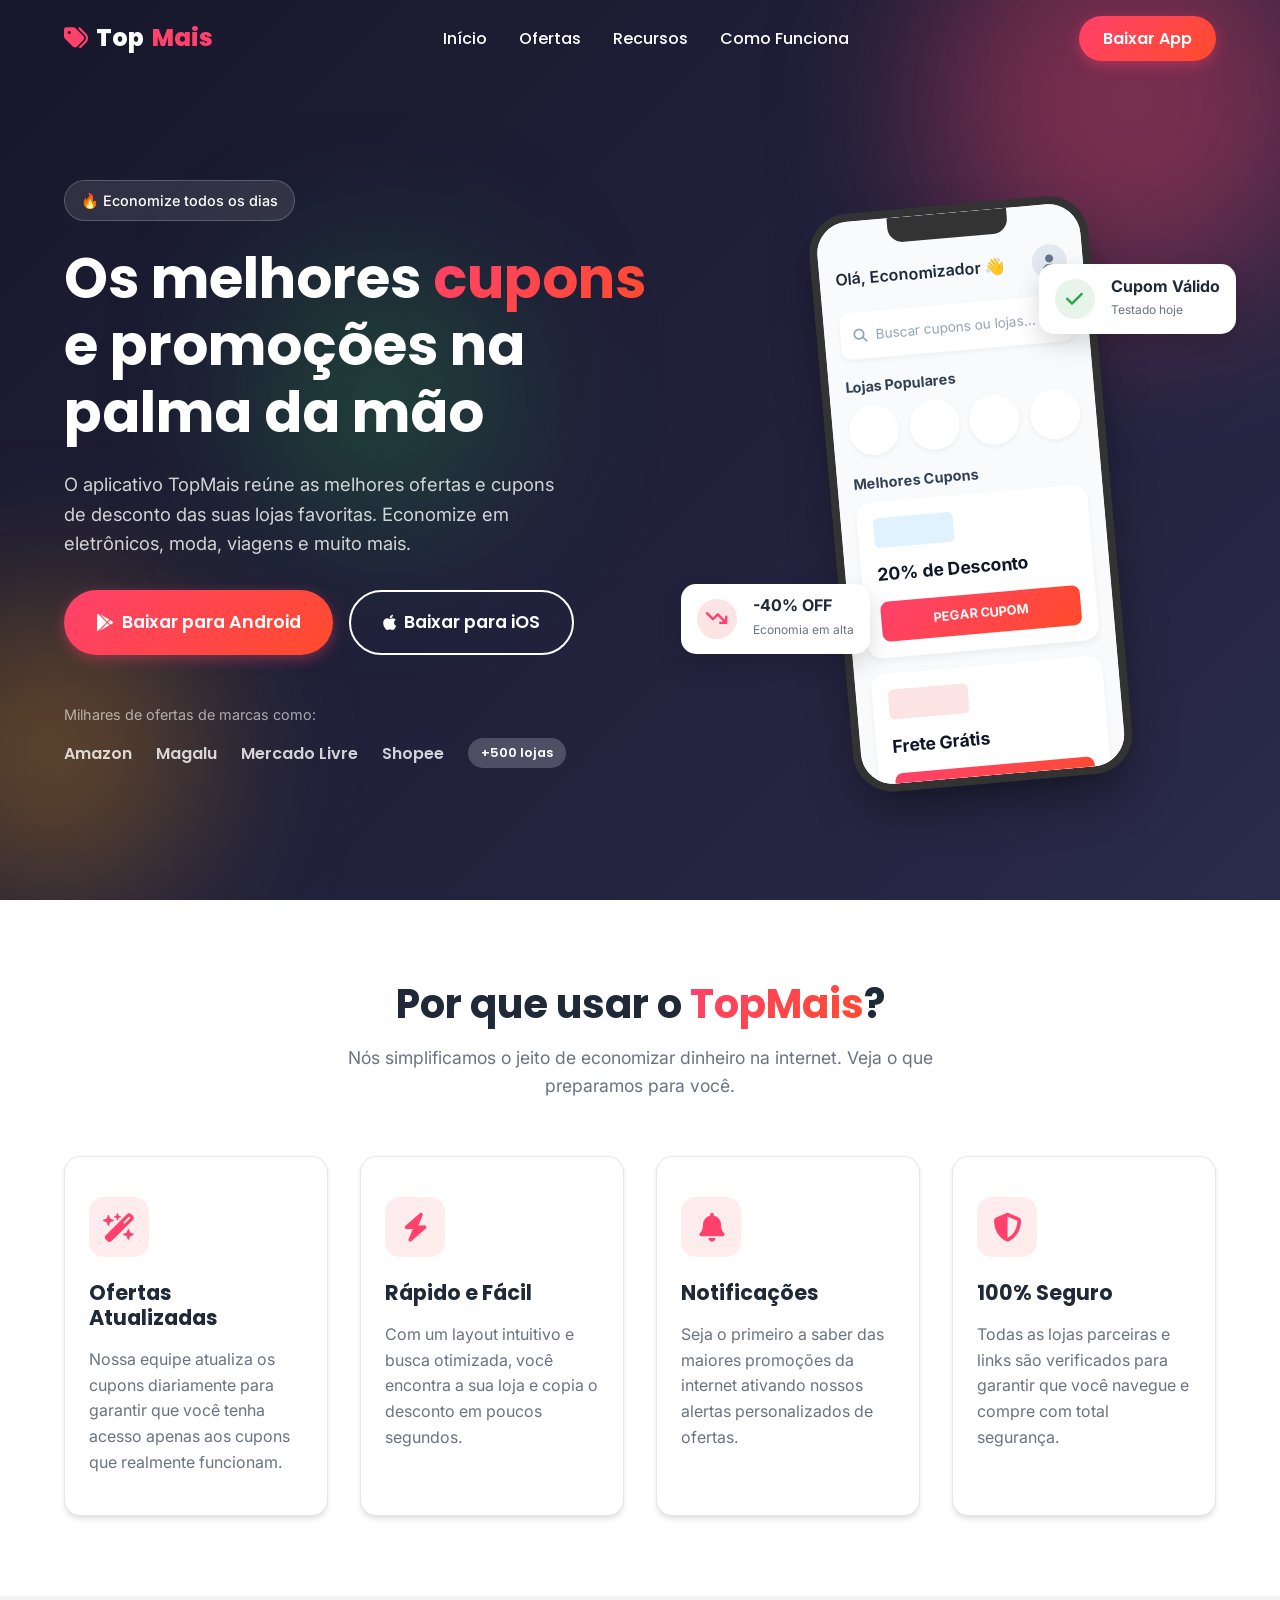
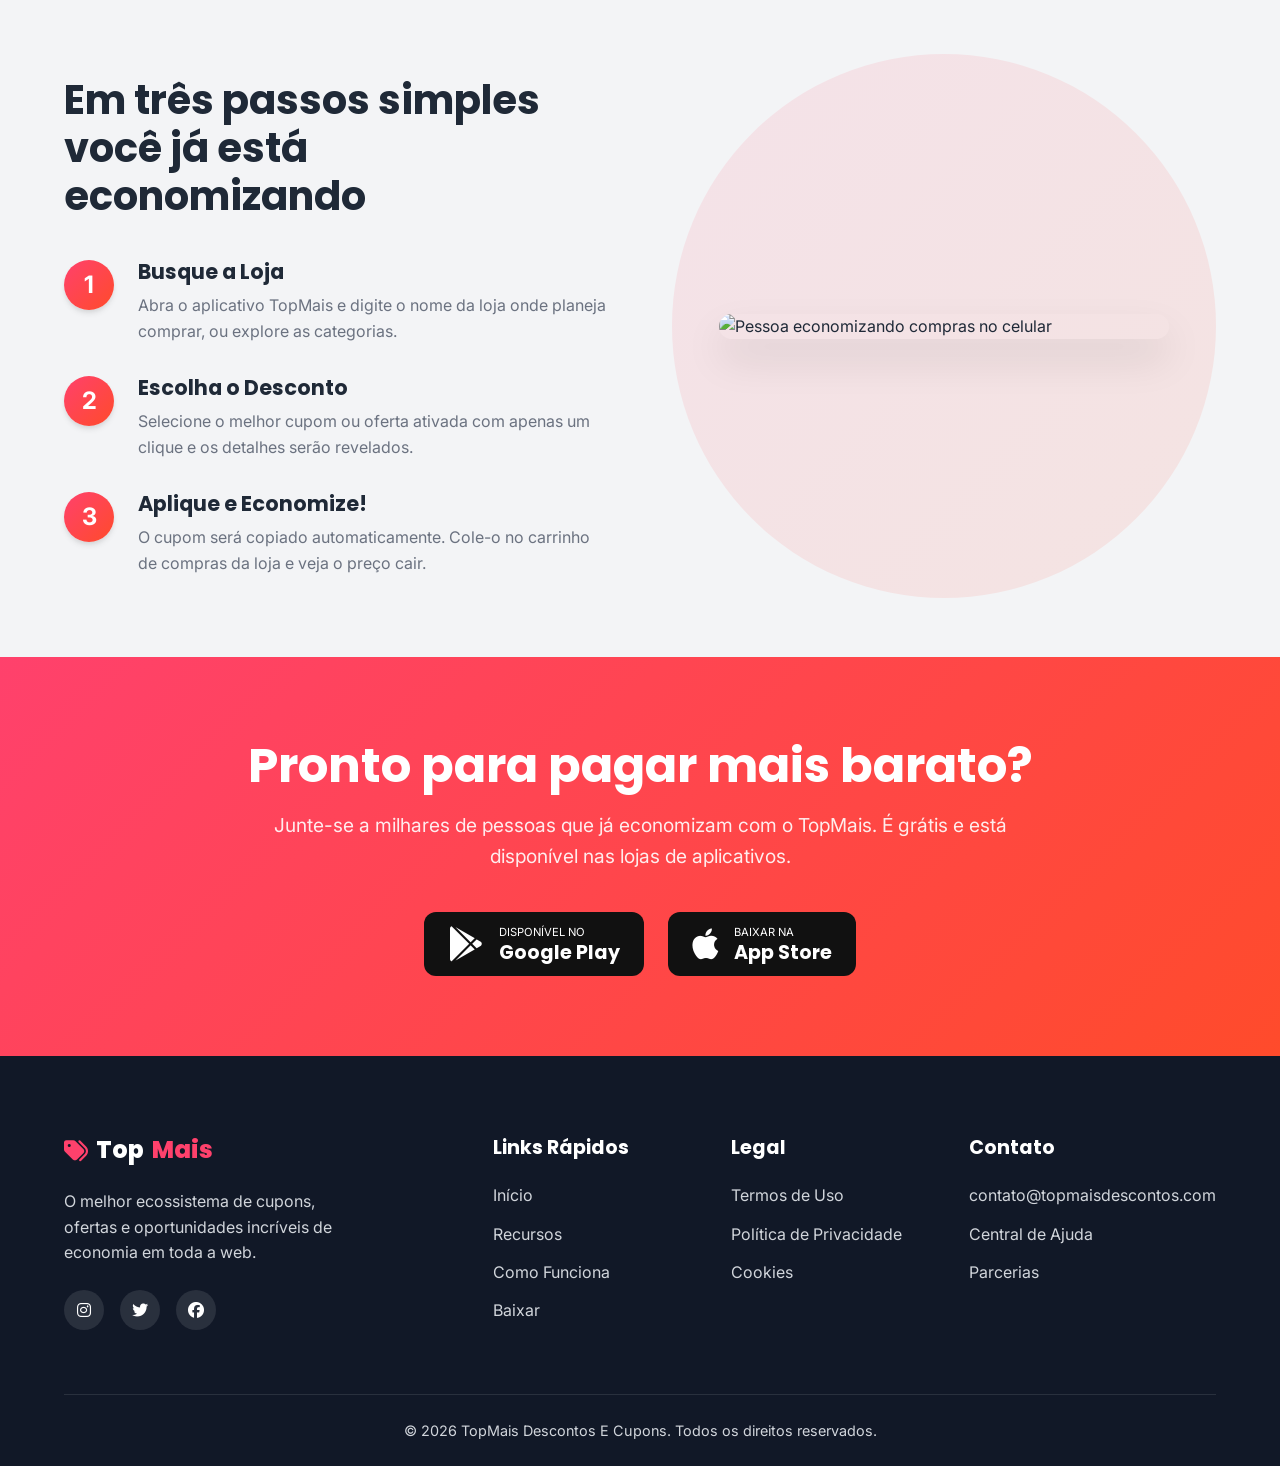
==== index.html @ 38470d87 "Add files via upload" ====
<!DOCTYPE html>
<html lang="pt-BR">

<head>
    <meta charset="UTF-8">
    <meta name="viewport" content="width=device-width, initial-scale=1.0">
    <title>TopMais - Descontos e Cupons</title>
    <meta name="description"
        content="Encontre os melhores descontos, cupons e ofertas das maiores lojas online no aplicativo TopMais.">
    <!-- Google Fonts -->
    <link rel="preconnect" href="https://fonts.googleapis.com">
    <link rel="preconnect" href="https://fonts.gstatic.com" crossorigin>
    <link
        href="https://fonts.googleapis.com/css2?family=Inter:wght@300;400;500;600;700&family=Poppins:wght@500;600;700;800&display=swap"
        rel="stylesheet">
    <!-- Font Awesome -->
    <link rel="stylesheet" href="https://cdnjs.cloudflare.com/ajax/libs/font-awesome/6.4.0/css/all.min.css">
    <!-- Custom CSS -->
    <link rel="stylesheet" href="css/style.css">
</head>

<body>
    <!-- Navbar -->
    <nav class="navbar" id="navbar">
        <div class="container nav-content">
            <a href="#" class="logo">
                <i class="fa-solid fa-tags"></i> Top<span>Mais</span>
            </a>
            <ul class="nav-links">
                <li><a href="#home">Início</a></li>
                <li><a href="ofertas.html">Ofertas</a></li>
                <li><a href="#features">Recursos</a></li>
                <li><a href="#how-it-works">Como Funciona</a></li>
            </ul>
            <a href="#download" class="btn btn-primary d-none-mobile">Baixar App</a>

            <button class="mobile-menu-btn" id="mobile-menu-btn">
                <i class="fa-solid fa-bars"></i>
            </button>
        </div>
    </nav>

    <!-- Mobile Menu -->
    <div class="mobile-menu" id="mobile-menu">
        <div class="mobile-menu-header">
            <a href="#" class="logo"><i class="fa-solid fa-tags"></i> Top<span>Mais</span></a>
            <button class="close-menu" id="close-menu"><i class="fa-solid fa-xmark"></i></button>
        </div>
        <ul class="mobile-nav-links">
            <li><a href="#home">Início</a></li>
            <li><a href="ofertas.html">Ofertas</a></li>
            <li><a href="#features">Recursos</a></li>
            <li><a href="#how-it-works">Como Funciona</a></li>
            <li><a href="#download" class="btn btn-primary">Baixar Aplicativo</a></li>
        </ul>
    </div>

    <!-- Hero Section -->
    <header id="home" class="hero">
        <div class="hero-bg-shapes">
            <div class="shape shape-1"></div>
            <div class="shape shape-2"></div>
            <div class="shape shape-3"></div>
        </div>
        <div class="container hero-content">
            <div class="hero-text">
                <div class="badge">🔥 Economize todos os dias</div>
                <h1>Os melhores <span>cupons</span> e promoções na palma da mão</h1>
                <p>O aplicativo TopMais reúne as melhores ofertas e cupons de desconto das suas lojas favoritas.
                    Economize em eletrônicos, moda, viagens e muito mais.</p>
                <div class="hero-buttons">
                    <a href="#download" class="btn btn-primary btn-large">
                        <i class="fa-brands fa-google-play"></i> Baixar para Android
                    </a>
                    <a href="#download" class="btn btn-outline btn-large">
                        <i class="fa-brands fa-apple"></i> Baixar para iOS
                    </a>
                </div>
                <div class="trusted-by">
                    <p>Milhares de ofertas de marcas como:</p>
                    <div class="brands-row">
                        <span>Amazon</span>
                        <span>Magalu</span>
                        <span>Mercado Livre</span>
                        <span>Shopee</span>
                        <span class="and-more">+500 lojas</span>
                    </div>
                </div>
            </div>
            <div class="hero-image">
                <!-- Simulando a interface do app num mockup simples feito com css -->
                <div class="phone-mockup">
                    <div class="phone-notch"></div>
                    <div class="phone-screen">
                        <div class="app-header">
                            <div>Olá, Economizador 👋</div>
                            <div class="app-avatar"><i class="fa-solid fa-user"></i></div>
                        </div>
                        <div class="app-search">
                            <i class="fa-solid fa-search"></i>
                            <span>Buscar cupons ou lojas...</span>
                        </div>
                        <div class="app-section-title">Lojas Populares</div>
                        <div class="app-brands">
                            <div class="app-brand-circle"></div>
                            <div class="app-brand-circle"></div>
                            <div class="app-brand-circle"></div>
                            <div class="app-brand-circle"></div>
                        </div>
                        <div class="app-section-title">Melhores Cupons</div>
                        <div class="app-coupon-card">
                            <div class="app-coupon-shop"></div>
                            <div class="app-coupon-title">20% de Desconto</div>
                            <div class="app-coupon-btn">PEGAR CUPOM</div>
                        </div>
                        <div class="app-coupon-card">
                            <div class="app-coupon-shop" style="background:#fce4e4;"></div>
                            <div class="app-coupon-title">Frete Grátis</div>
                            <div class="app-coupon-btn">ATIVAR OFERTA</div>
                        </div>
                    </div>
                </div>

                <div class="floating-badge badge-1">
                    <div class="badge-icon"><i class="fa-solid fa-check"></i></div>
                    <div class="badge-text">
                        <strong>Cupom Válido</strong>
                        <span>Testado hoje</span>
                    </div>
                </div>

                <div class="floating-badge badge-2">
                    <div class="badge-icon"><i class="fa-solid fa-arrow-trend-down"></i></div>
                    <div class="badge-text">
                        <strong>-40% OFF</strong>
                        <span>Economia em alta</span>
                    </div>
                </div>
            </div>
        </div>
    </header>

    <!-- Features Section -->
    <section id="features" class="features section">
        <div class="container">
            <div class="section-title">
                <h2>Por que usar o <span>TopMais</span>?</h2>
                <p>Nós simplificamos o jeito de economizar dinheiro na internet. Veja o que preparamos para você.</p>
            </div>

            <div class="features-grid">
                <div class="feature-card">
                    <div class="feature-icon"><i class="fa-solid fa-wand-magic-sparkles"></i></div>
                    <h3>Ofertas Atualizadas</h3>
                    <p>Nossa equipe atualiza os cupons diariamente para garantir que você tenha acesso apenas aos cupons
                        que realmente funcionam.</p>
                </div>
                <div class="feature-card">
                    <div class="feature-icon"><i class="fa-solid fa-bolt"></i></div>
                    <h3>Rápido e Fácil</h3>
                    <p>Com um layout intuitivo e busca otimizada, você encontra a sua loja e copia o desconto em poucos
                        segundos.</p>
                </div>
                <div class="feature-card">
                    <div class="feature-icon"><i class="fa-solid fa-bell"></i></div>
                    <h3>Notificações</h3>
                    <p>Seja o primeiro a saber das maiores promoções da internet ativando nossos alertas personalizados
                        de ofertas.</p>
                </div>
                <div class="feature-card">
                    <div class="feature-icon"><i class="fa-solid fa-shield-halved"></i></div>
                    <h3>100% Seguro</h3>
                    <p>Todas as lojas parceiras e links são verificados para garantir que você navegue e compre com
                        total segurança.</p>
                </div>
            </div>
        </div>
    </section>

    <!-- How It Works -->
    <section id="how-it-works" class="how-it-works section bg-light">
        <div class="container">
            <div class="how-it-works-content">
                <div class="how-it-works-text">
                    <h2>Em três passos simples você já está economizando</h2>

                    <div class="steps">
                        <div class="step">
                            <div class="step-number">1</div>
                            <div class="step-info">
                                <h3>Busque a Loja</h3>
                                <p>Abra o aplicativo TopMais e digite o nome da loja onde planeja comprar, ou explore as
                                    categorias.</p>
                            </div>
                        </div>
                        <div class="step">
                            <div class="step-number">2</div>
                            <div class="step-info">
                                <h3>Escolha o Desconto</h3>
                                <p>Selecione o melhor cupom ou oferta ativada com apenas um clique e os detalhes serão
                                    revelados.</p>
                            </div>
                        </div>
                        <div class="step">
                            <div class="step-number">3</div>
                            <div class="step-info">
                                <h3>Aplique e Economize!</h3>
                                <p>O cupom será copiado automaticamente. Cole-o no carrinho de compras da loja e veja o
                                    preço cair.</p>
                            </div>
                        </div>
                    </div>
                </div>
                <div class="how-it-works-image">
                    <div class="circle-bg"></div>
                    <img src="https://images.unsplash.com/photo-1556742049-0cfed4f6a45d?auto=format&fit=crop&w=600&q=80"
                        alt="Pessoa economizando compras no celular"
                        style="border-radius: 20px; box-shadow: 0 20px 40px rgba(0,0,0,0.1); position: relative; z-index: 2; width: 100%; max-width: 450px;">
                </div>
            </div>
        </div>
    </section>

    <!-- Download CTA -->
    <section id="download" class="download section">
        <div class="container download-container">
            <div class="download-content">
                <h2>Pronto para pagar mais barato?</h2>
                <p>Junte-se a milhares de pessoas que já economizam com o TopMais. É grátis e está disponível nas lojas
                    de aplicativos.</p>
                <div class="download-buttons">
                    <a href="#" class="store-btn">
                        <i class="fa-brands fa-google-play"></i>
                        <div class="store-info">
                            <span>Disponível no</span>
                            <strong>Google Play</strong>
                        </div>
                    </a>
                    <a href="#" class="store-btn">
                        <i class="fa-brands fa-apple"></i>
                        <div class="store-info">
                            <span>Baixar na</span>
                            <strong>App Store</strong>
                        </div>
                    </a>
                </div>
            </div>
        </div>
    </section>

    <!-- Footer -->
    <footer class="footer">
        <div class="container">
            <div class="footer-grid">
                <div class="footer-col brand-col">
                    <a href="#" class="logo footer-logo">
                        <i class="fa-solid fa-tags"></i> Top<span>Mais</span>
                    </a>
                    <p>O melhor ecossistema de cupons, ofertas e oportunidades incríveis de economia em toda a web.</p>
                    <div class="social-links">
                        <a href="#"><i class="fa-brands fa-instagram"></i></a>
                        <a href="#"><i class="fa-brands fa-twitter"></i></a>
                        <a href="#"><i class="fa-brands fa-facebook"></i></a>
                    </div>
                </div>
                <div class="footer-col">
                    <h4>Links Rápidos</h4>
                    <ul>
                        <li><a href="#home">Início</a></li>
                        <li><a href="#features">Recursos</a></li>
                        <li><a href="#how-it-works">Como Funciona</a></li>
                        <li><a href="#download">Baixar</a></li>
                    </ul>
                </div>
                <div class="footer-col">
                    <h4>Legal</h4>
                    <ul>
                        <li><a href="termos.html">Termos de Uso</a></li>
                        <li><a href="privacidade.html">Política de Privacidade</a></li>
                        <li><a href="privacidade.html">Cookies</a></li>
                    </ul>
                </div>
                <div class="footer-col">
                    <h4>Contato</h4>
                    <ul>
                        <li><a href="mailto:contato@topmaisdescontos.com">contato@topmaisdescontos.com</a></li>
                        <li><a href="#">Central de Ajuda</a></li>
                        <li><a href="#">Parcerias</a></li>
                    </ul>
                </div>
            </div>
            <div class="footer-bottom">
                <p>&copy; 2026 TopMais Descontos E Cupons. Todos os direitos reservados.</p>
            </div>
        </div>
    </footer>

    <!-- Custom JS -->
    <script src="js/main.js"></script>
</body>

</html>
---- css/style.css ----
/* ----------------------------------------------------
   Variables and Reset
---------------------------------------------------- */
:root {
  /* Brand Colors */
  --primary: #FF416C;
  --primary-dark: #cc2b4f;
  --secondary: #FF4B2B;
  --accent: #FCA311;
  --success: #28A745;
  --gradient: linear-gradient(135deg, var(--primary) 0%, var(--secondary) 100%);

  /* Text and Backgrounds */
  --text-dark: #1F2937;
  --text-muted: #6B7280;
  --text-light: #F9FAFB;
  --bg-primary: #FFFFFF;
  --bg-secondary: #F3F4F6;
  --bg-tertiary: #E5E7EB;

  /* Fonts */
  --font-body: 'Inter', sans-serif;
  --font-heading: 'Poppins', sans-serif;

  /* Effects */
  --shadow-sm: 0 4px 6px -1px rgba(0, 0, 0, 0.1), 0 2px 4px -1px rgba(0, 0, 0, 0.06);
  --shadow-md: 0 10px 15px -3px rgba(0, 0, 0, 0.1), 0 4px 6px -2px rgba(0, 0, 0, 0.05);
  --shadow-lg: 0 20px 25px -5px rgba(0, 0, 0, 0.1), 0 10px 10px -5px rgba(0, 0, 0, 0.04);
  --border-radius-sm: 0.375rem;
  --border-radius-md: 0.5rem;
  --border-radius-lg: 1rem;
  --border-radius-xl: 1.5rem;
  --transition: all 0.3s ease;
}

* {
  margin: 0;
  padding: 0;
  box-sizing: border-box;
}

html {
  scroll-behavior: smooth;
}

body {
  font-family: var(--font-body);
  color: var(--text-dark);
  line-height: 1.6;
  overflow-x: hidden;
  background-color: var(--bg-primary);
}

a {
  text-decoration: none;
  color: inherit;
  transition: var(--transition);
}

ul {
  list-style: none;
}

img {
  max-width: 100%;
  height: auto;
  display: block;
}

/* ----------------------------------------------------
   Typography & Utilities
---------------------------------------------------- */
h1,
h2,
h3,
h4,
.logo {
  font-family: var(--font-heading);
  font-weight: 700;
  line-height: 1.2;
}

.container {
  width: 100%;
  max-width: 1200px;
  margin: 0 auto;
  padding: 0 1.5rem;
}

.section {
  padding: 5rem 0;
}

.section-title {
  text-align: center;
  margin-bottom: 3.5rem;
}

.section-title h2 {
  font-size: 2.5rem;
  margin-bottom: 1rem;
  color: var(--text-dark);
}

.section-title h2 span {
  color: var(--primary);
  background: var(--gradient);
  -webkit-background-clip: text;
  background-clip: text;
  -webkit-text-fill-color: transparent;
}

.section-title p {
  color: var(--text-muted);
  max-width: 600px;
  margin: 0 auto;
  font-size: 1.1rem;
}

.bg-light {
  background-color: var(--bg-secondary);
}

/* ----------------------------------------------------
   Buttons
---------------------------------------------------- */
.btn {
  display: inline-flex;
  align-items: center;
  justify-content: center;
  gap: 0.5rem;
  padding: 0.6rem 1.5rem;
  font-family: var(--font-heading);
  font-weight: 600;
  border-radius: 50px;
  cursor: pointer;
  border: none;
  transition: var(--transition);
  text-align: center;
}

.btn-primary {
  background: var(--gradient);
  color: white;
  box-shadow: 0 4px 14px rgba(255, 65, 108, 0.4);
}

.btn-primary:hover {
  transform: translateY(-2px);
  box-shadow: 0 6px 20px rgba(255, 65, 108, 0.6);
}

.btn-outline {
  border: 2px solid white;
  background: transparent;
  color: white;
}

.btn-outline:hover {
  background: white;
  color: var(--text-dark);
}

.btn-large {
  padding: 1rem 2rem;
  font-size: 1.1rem;
}

/* ----------------------------------------------------
   Navbar
---------------------------------------------------- */
.navbar {
  position: fixed;
  top: 0;
  left: 0;
  width: 100%;
  padding: 1rem 0;
  z-index: 100;
  transition: var(--transition);
  background: transparent;
}

.navbar.scrolled {
  background: rgba(255, 255, 255, 0.95);
  backdrop-filter: blur(10px);
  box-shadow: var(--shadow-sm);
  padding: 0.8rem 0;
}

.nav-content {
  display: flex;
  justify-content: space-between;
  align-items: center;
}

.logo {
  font-size: 1.5rem;
  font-weight: 800;
  display: flex;
  align-items: center;
  gap: 0.5rem;
  color: var(--text-dark);
}

.logo i {
  color: var(--primary);
}

.logo span {
  color: var(--primary);
}

.navbar:not(.scrolled) .logo {
  color: white;
}

.nav-links {
  display: flex;
  gap: 2rem;
}

.nav-links li a {
  font-weight: 500;
  color: white;
  font-family: var(--font-heading);
}

.navbar.scrolled .nav-links li a {
  color: var(--text-dark);
}

.nav-links li a:hover {
  color: var(--primary);
}

.mobile-menu-btn {
  display: none;
  font-size: 1.5rem;
  background: none;
  border: none;
  cursor: pointer;
  color: white;
}

.navbar.scrolled .mobile-menu-btn {
  color: var(--text-dark);
}

.d-none-mobile {
  display: flex;
}

/* Mobile Menu */
.mobile-menu {
  position: fixed;
  top: 0;
  right: -100%;
  width: 300px;
  height: 100vh;
  background-color: white;
  box-shadow: -5px 0 15px rgba(0, 0, 0, 0.1);
  padding: 2rem;
  z-index: 1000;
  transition: var(--transition);
  display: flex;
  flex-direction: column;
}

.mobile-menu.active {
  right: 0;
}

.mobile-menu-header {
  display: flex;
  justify-content: space-between;
  align-items: center;
  margin-bottom: 3rem;
}

.mobile-menu .logo {
  color: var(--text-dark);
}

.close-menu {
  font-size: 1.5rem;
  background: none;
  border: none;
  cursor: pointer;
  color: var(--text-dark);
}

.mobile-nav-links {
  display: flex;
  flex-direction: column;
  gap: 1.5rem;
}

.mobile-nav-links li a {
  font-family: var(--font-heading);
  font-size: 1.2rem;
  font-weight: 500;
  color: var(--text-dark);
}

.mobile-nav-links li .btn {
  margin-top: 1rem;
  width: 100%;
}

/* ----------------------------------------------------
   Hero
---------------------------------------------------- */
.hero {
  position: relative;
  min-height: 100vh;
  padding: 8rem 0 5rem;
  background: linear-gradient(135deg, #17172B 0%, #2A2A4A 100%);
  color: white;
  overflow: hidden;
  display: flex;
  align-items: center;
}

.hero-bg-shapes {
  position: absolute;
  top: 0;
  left: 0;
  width: 100%;
  height: 100%;
  overflow: hidden;
  z-index: 1;
}

.shape {
  position: absolute;
  border-radius: 50%;
  filter: blur(80px);
}

.shape-1 {
  width: 400px;
  height: 400px;
  background: rgba(255, 65, 108, 0.4);
  top: -100px;
  right: -50px;
}

.shape-2 {
  width: 300px;
  height: 300px;
  background: rgba(252, 163, 17, 0.3);
  bottom: 0;
  left: -100px;
}

.shape-3 {
  width: 250px;
  height: 250px;
  background: rgba(40, 167, 69, 0.3);
  top: 30%;
  left: 20%;
}

.hero-content {
  position: relative;
  z-index: 2;
  display: grid;
  grid-template-columns: 1.2fr 1fr;
  gap: 4rem;
  align-items: center;
}

.badge {
  display: inline-block;
  background: rgba(255, 255, 255, 0.1);
  padding: 0.5rem 1rem;
  border-radius: 50px;
  font-size: 0.9rem;
  font-weight: 500;
  margin-bottom: 1.5rem;
  border: 1px solid rgba(255, 255, 255, 0.2);
}

.hero-text h1 {
  font-size: 3.5rem;
  margin-bottom: 1.5rem;
}

.hero-text h1 span {
  background: var(--gradient);
  -webkit-background-clip: text;
  background-clip: text;
  -webkit-text-fill-color: transparent;
  display: inline-block;
}

.hero-text p {
  font-size: 1.15rem;
  color: rgba(255, 255, 255, 0.8);
  margin-bottom: 2rem;
  max-width: 500px;
}

.hero-buttons {
  display: flex;
  gap: 1rem;
  margin-bottom: 3rem;
}

.trusted-by p {
  font-size: 0.9rem;
  color: rgba(255, 255, 255, 0.6);
  margin-bottom: 0.8rem;
}

.brands-row {
  display: flex;
  flex-wrap: wrap;
  gap: 1.5rem;
  align-items: center;
}

.brands-row span {
  font-weight: 600;
  opacity: 0.8;
  font-family: var(--font-heading);
}

.brands-row .and-more {
  background: rgba(255, 255, 255, 0.2);
  padding: 0.3rem 0.8rem;
  border-radius: 20px;
  font-size: 0.8rem;
  opacity: 1;
}

/* Phone Mockup css */
.hero-image {
  position: relative;
  height: 600px;
  display: flex;
  justify-content: center;
  align-items: center;
}

.phone-mockup {
  position: relative;
  width: 280px;
  height: 580px;
  background: #fff;
  border-radius: 40px;
  box-shadow: 0 25px 50px -12px rgba(0, 0, 0, 0.5);
  border: 8px solid #333;
  overflow: hidden;
  z-index: 2;
  transform: rotate(-5deg) translateY(20px);
  animation: float 6s ease-in-out infinite;
}

@keyframes float {
  0% {
    transform: rotate(-5deg) translateY(20px);
  }

  50% {
    transform: rotate(-5deg) translateY(0px);
  }

  100% {
    transform: rotate(-5deg) translateY(20px);
  }
}

.phone-notch {
  position: absolute;
  top: 0;
  left: 50%;
  transform: translateX(-50%);
  width: 120px;
  height: 25px;
  background: #333;
  border-bottom-left-radius: 15px;
  border-bottom-right-radius: 15px;
  z-index: 10;
}

.phone-screen {
  padding: 2.5rem 1rem 1rem;
  height: 100%;
  background: #f8fafc;
  display: flex;
  flex-direction: column;
  gap: 1rem;
}

.app-header {
  display: flex;
  justify-content: space-between;
  align-items: center;
  color: #1e293b;
  font-weight: 600;
}

.app-avatar {
  width: 35px;
  height: 35px;
  border-radius: 50%;
  background: #e2e8f0;
  display: flex;
  align-items: center;
  justify-content: center;
  color: #64748b;
}

.app-search {
  background: white;
  padding: 0.8rem;
  border-radius: 10px;
  display: flex;
  align-items: center;
  gap: 0.5rem;
  color: #94a3b8;
  font-size: 0.85rem;
  box-shadow: 0 2px 5px rgba(0, 0, 0, 0.05);
}

.app-section-title {
  font-size: 0.9rem;
  font-weight: 700;
  color: #334155;
  margin-bottom: -0.5rem;
}

.app-brands {
  display: flex;
  justify-content: space-between;
}

.app-brand-circle {
  width: 50px;
  height: 50px;
  border-radius: 50%;
  background: white;
  box-shadow: 0 2px 5px rgba(0, 0, 0, 0.05);
}

.app-coupon-card {
  background: white;
  border-radius: 15px;
  padding: 1rem;
  display: flex;
  flex-direction: column;
  gap: 0.8rem;
  box-shadow: 0 4px 6px rgba(0, 0, 0, 0.05);
}

.app-coupon-shop {
  height: 30px;
  width: 80px;
  background: #e0f2fe;
  border-radius: 5px;
}

.app-coupon-title {
  font-weight: 700;
  color: #0f172a;
  font-size: 1.1rem;
}

.app-coupon-btn {
  background: var(--gradient);
  color: white;
  text-align: center;
  padding: 0.6rem;
  border-radius: 8px;
  font-size: 0.8rem;
  font-weight: 700;
}

/* Floating Badges */
.floating-badge {
  position: absolute;
  background: white;
  border-radius: 15px;
  padding: 0.8rem 1rem;
  display: flex;
  align-items: center;
  gap: 1rem;
  box-shadow: 0 10px 25px rgba(0, 0, 0, 0.15);
  z-index: 3;
}

.badge-icon {
  width: 40px;
  height: 40px;
  border-radius: 50%;
  display: flex;
  align-items: center;
  justify-content: center;
  font-size: 1.2rem;
}

.badge-text strong {
  display: block;
  color: var(--text-dark);
  font-size: 1rem;
  line-height: 1.2;
}

.badge-text span {
  font-size: 0.75rem;
  color: var(--text-muted);
}

.badge-1 {
  top: 15%;
  right: -20px;
  animation: float 5s ease-in-out infinite reverse;
}

.badge-1 .badge-icon {
  background: #e6f4ea;
  color: var(--success);
}

.badge-2 {
  bottom: 20%;
  left: -40px;
  animation: float 7s ease-in-out infinite;
}

.badge-2 .badge-icon {
  background: #fce4e4;
  color: var(--primary);
}

/* ----------------------------------------------------
   Features
---------------------------------------------------- */
.features-grid {
  display: grid;
  grid-template-columns: repeat(auto-fit, minmax(250px, 1fr));
  gap: 2rem;
}

.feature-card {
  background: white;
  padding: 2.5rem 1.5rem;
  border-radius: var(--border-radius-lg);
  box-shadow: var(--shadow-sm);
  transition: var(--transition);
  border: 1px solid var(--bg-tertiary);
}

.feature-card:hover {
  transform: translateY(-10px);
  box-shadow: var(--shadow-lg);
  border-color: rgba(255, 65, 108, 0.2);
}

.feature-icon {
  width: 60px;
  height: 60px;
  background: linear-gradient(135deg, rgba(255, 65, 108, 0.1) 0%, rgba(255, 75, 43, 0.1) 100%);
  color: var(--primary);
  border-radius: 15px;
  display: flex;
  align-items: center;
  justify-content: center;
  font-size: 1.8rem;
  margin-bottom: 1.5rem;
}

.feature-card h3 {
  font-size: 1.3rem;
  margin-bottom: 1rem;
  color: var(--text-dark);
}

.feature-card p {
  color: var(--text-muted);
}

/* ----------------------------------------------------
   How It Works
---------------------------------------------------- */
.how-it-works-content {
  display: grid;
  grid-template-columns: 1fr 1fr;
  gap: 4rem;
  align-items: center;
}

.how-it-works-text h2 {
  font-size: 2.5rem;
  margin-bottom: 2.5rem;
}

.steps {
  display: flex;
  flex-direction: column;
  gap: 2rem;
}

.step {
  display: flex;
  gap: 1.5rem;
}

.step-number {
  width: 50px;
  height: 50px;
  background: var(--gradient);
  color: white;
  border-radius: 50%;
  display: flex;
  align-items: center;
  justify-content: center;
  font-size: 1.5rem;
  font-weight: 700;
  flex-shrink: 0;
  box-shadow: var(--shadow-sm);
}

.step-info h3 {
  font-size: 1.3rem;
  margin-bottom: 0.5rem;
  color: var(--text-dark);
}

.step-info p {
  color: var(--text-muted);
}

.how-it-works-image {
  position: relative;
  display: flex;
  justify-content: center;
}

.circle-bg {
  position: absolute;
  width: 100%;
  aspect-ratio: 1/1;
  background: var(--gradient);
  opacity: 0.1;
  border-radius: 50%;
  top: 50%;
  left: 50%;
  transform: translate(-50%, -50%);
  z-index: 1;
}

/* ----------------------------------------------------
   Download Section
---------------------------------------------------- */
.download {
  background: linear-gradient(135deg, #FF416C 0%, #FF4B2B 100%);
  color: white;
}

.download-content {
  text-align: center;
  max-width: 800px;
  margin: 0 auto;
}

.download-content h2 {
  font-size: 3rem;
  margin-bottom: 1rem;
}

.download-content p {
  font-size: 1.2rem;
  margin-bottom: 2.5rem;
  opacity: 0.9;
}

.download-buttons {
  display: flex;
  justify-content: center;
  gap: 1.5rem;
  flex-wrap: wrap;
}

.store-btn {
  display: flex;
  align-items: center;
  background: #111;
  color: white;
  padding: 0.8rem 1.5rem;
  border-radius: 12px;
  gap: 1rem;
  transition: var(--transition);
}

.store-btn:hover {
  transform: translateY(-3px);
  box-shadow: 0 10px 20px rgba(0, 0, 0, 0.2);
}

.store-btn i {
  font-size: 2.2rem;
}

.store-info {
  display: flex;
  flex-direction: column;
  align-items: flex-start;
}

.store-info span {
  font-size: 0.7rem;
  text-transform: uppercase;
}

.store-info strong {
  font-size: 1.2rem;
  line-height: 1.1;
  font-family: var(--font-heading);
}

/* ----------------------------------------------------
   Footer
---------------------------------------------------- */
.footer {
  background-color: #111827;
  color: #D1D5DB;
  padding: 5rem 0 0;
}

.footer-grid {
  display: grid;
  grid-template-columns: 2fr 1fr 1fr 1fr;
  gap: 3rem;
  margin-bottom: 4rem;
}

.brand-col p {
  margin: 1.5rem 0;
  max-width: 300px;
}

.footer-logo {
  color: white !important;
}

.social-links {
  display: flex;
  gap: 1rem;
}

.social-links a {
  width: 40px;
  height: 40px;
  background: rgba(255, 255, 255, 0.1);
  display: flex;
  align-items: center;
  justify-content: center;
  border-radius: 50%;
  color: white;
  transition: var(--transition);
}

.social-links a:hover {
  background: var(--primary);
  transform: translateY(-3px);
}

.footer-col h4 {
  color: white;
  font-size: 1.2rem;
  margin-bottom: 1.5rem;
}

.footer-col ul {
  display: flex;
  flex-direction: column;
  gap: 0.8rem;
}

.footer-col ul li a:hover {
  color: var(--primary);
}

.footer-bottom {
  border-top: 1px solid rgba(255, 255, 255, 0.1);
  padding: 1.5rem 0;
  text-align: center;
  font-size: 0.9rem;
}

/* ----------------------------------------------------
   Offers Section (App Simulation)
---------------------------------------------------- */
.app-simulation-container {
  max-width: 900px;
  margin: 0 auto;
  background: white;
  border-radius: var(--border-radius-xl);
  padding: 2rem;
  box-shadow: var(--shadow-md);
  border: 1px solid var(--bg-tertiary);
}

.categories-wrapper {
  margin-bottom: 2rem;
}

.categories-scroll {
  display: flex;
  gap: 1rem;
  overflow-x: auto;
  padding-bottom: 0.5rem;
  scrollbar-width: none;
  /* Firefox */
}

.categories-scroll::-webkit-scrollbar {
  display: none;
  /* Chrome/Safari */
}

.category-pill {
  padding: 0.6rem 1.2rem;
  background: var(--bg-secondary);
  border-radius: 50px;
  font-size: 0.9rem;
  font-weight: 500;
  white-space: nowrap;
  cursor: pointer;
  transition: var(--transition);
  color: var(--text-muted);
  border: 1px solid transparent;
}

.category-pill:hover {
  background: var(--bg-tertiary);
}

.category-pill.active {
  background: var(--gradient);
  color: white;
  box-shadow: 0 4px 10px rgba(255, 65, 108, 0.3);
}

.section-header {
  margin-bottom: 1.5rem;
  display: flex;
  justify-content: space-between;
  align-items: center;
}

.section-header h3 {
  font-size: 1.2rem;
  color: var(--text-dark);
}

.brands-section {
  margin-bottom: 3rem;
}

.brands-scroll {
  display: flex;
  gap: 1.5rem;
  overflow-x: auto;
  padding: 0.5rem 0.5rem 1rem 0.5rem;
  margin: -0.5rem;
  scrollbar-width: thin;
  scrollbar-color: var(--bg-tertiary) transparent;
}

.brands-scroll::-webkit-scrollbar {
  height: 6px;
}

.brands-scroll::-webkit-scrollbar-track {
  background: transparent;
}

.brands-scroll::-webkit-scrollbar-thumb {
  background-color: var(--bg-tertiary);
  border-radius: 20px;
}

.brand-card {
  width: 80px;
  flex-shrink: 0;
  display: flex;
  flex-direction: column;
  align-items: center;
  gap: 0.5rem;
  cursor: pointer;
  transition: var(--transition);
}

.brand-card:hover {
  transform: translateY(-5px);
}

.brand-logo-container {
  width: 70px;
  height: 70px;
  border-radius: 50%;
  background: white;
  box-shadow: var(--shadow-sm);
  display: flex;
  align-items: center;
  justify-content: center;
  overflow: hidden;
  border: 1px solid var(--bg-tertiary);
}

.brand-card span {
  font-size: 0.8rem;
  font-weight: 500;
  color: var(--text-dark);
  text-align: center;
  width: 100%;
  white-space: nowrap;
  overflow: hidden;
  text-overflow: ellipsis;
}

.coupons-grid {
  display: grid;
  grid-template-columns: repeat(auto-fill, minmax(280px, 1fr));
  gap: 1.5rem;
}

.coupon-item {
  background: white;
  border-radius: var(--border-radius-lg);
  padding: 1.5rem;
  box-shadow: var(--shadow-sm);
  border: 1px solid var(--bg-tertiary);
  transition: var(--transition);
  display: flex;
  flex-direction: column;
  gap: 1rem;
}

.coupon-item:hover {
  transform: translateY(-5px);
  box-shadow: var(--shadow-md);
  border-color: rgba(255, 65, 108, 0.2);
}

.coupon-header {
  display: flex;
  justify-content: space-between;
  align-items: flex-start;
}

.coupon-brand-logo {
  width: 50px;
  height: 50px;
  border-radius: 10px;
  background: var(--bg-secondary);
  display: flex;
  align-items: center;
  justify-content: center;
  border: 1px solid var(--bg-tertiary);
}

.coupon-badge {
  background: #e6f4ea;
  color: var(--success);
  padding: 0.3rem 0.6rem;
  border-radius: 5px;
  font-size: 0.75rem;
  font-weight: 600;
}

.coupon-title {
  font-size: 1.1rem;
  font-weight: 600;
  color: var(--text-dark);
  line-height: 1.4;
}

.coupon-desc {
  font-size: 0.85rem;
  color: var(--text-muted);
}

.coupon-footer {
  margin-top: auto;
  padding-top: 1rem;
  border-top: 1px dashed var(--bg-tertiary);
  display: flex;
  align-items: center;
  justify-content: space-between;
}

.coupon-type {
  font-size: 0.8rem;
  font-weight: 600;
  display: flex;
  align-items: center;
  gap: 0.4rem;
}

.type-code {
  color: var(--primary);
}

.type-offer {
  color: var(--accent);
}

.coupon-action-btn {
  background: var(--bg-secondary);
  color: var(--text-dark);
  border: none;
  padding: 0.5rem 1rem;
  border-radius: 8px;
  font-weight: 600;
  font-size: 0.85rem;
  cursor: pointer;
  transition: var(--transition);
}

.coupon-item:hover .coupon-action-btn {
  background: var(--gradient);
  color: white;
}

/* ----------------------------------------------------
   Media Queries
---------------------------------------------------- */
@media (max-width: 992px) {
  .hero-content {
    grid-template-columns: 1fr;
    text-align: center;
  }

  .hero-text {
    margin: 0 auto;
  }

  .hero-buttons {
    justify-content: center;
  }

  .brands-row {
    justify-content: center;
  }

  .how-it-works-content {
    grid-template-columns: 1fr;
  }

  .how-it-works-text h2 {
    text-align: center;
  }

  .how-it-works-image {
    margin-top: 3rem;
  }

  .footer-grid {
    grid-template-columns: 1fr 1fr;
  }
}

@media (max-width: 768px) {
  .hero-text h1 {
    font-size: 2.8rem;
  }

  .nav-links,
  .d-none-mobile {
    display: none;
  }

  .mobile-menu-btn {
    display: block;
  }

  .footer-grid {
    grid-template-columns: 1fr;
  }

  .section-title h2 {
    font-size: 2rem;
  }

  .hero-buttons {
    flex-direction: column;
  }

  .hero-image {
    display: none;
    /* Hide phone mockup on mobile to save space */
  }
}
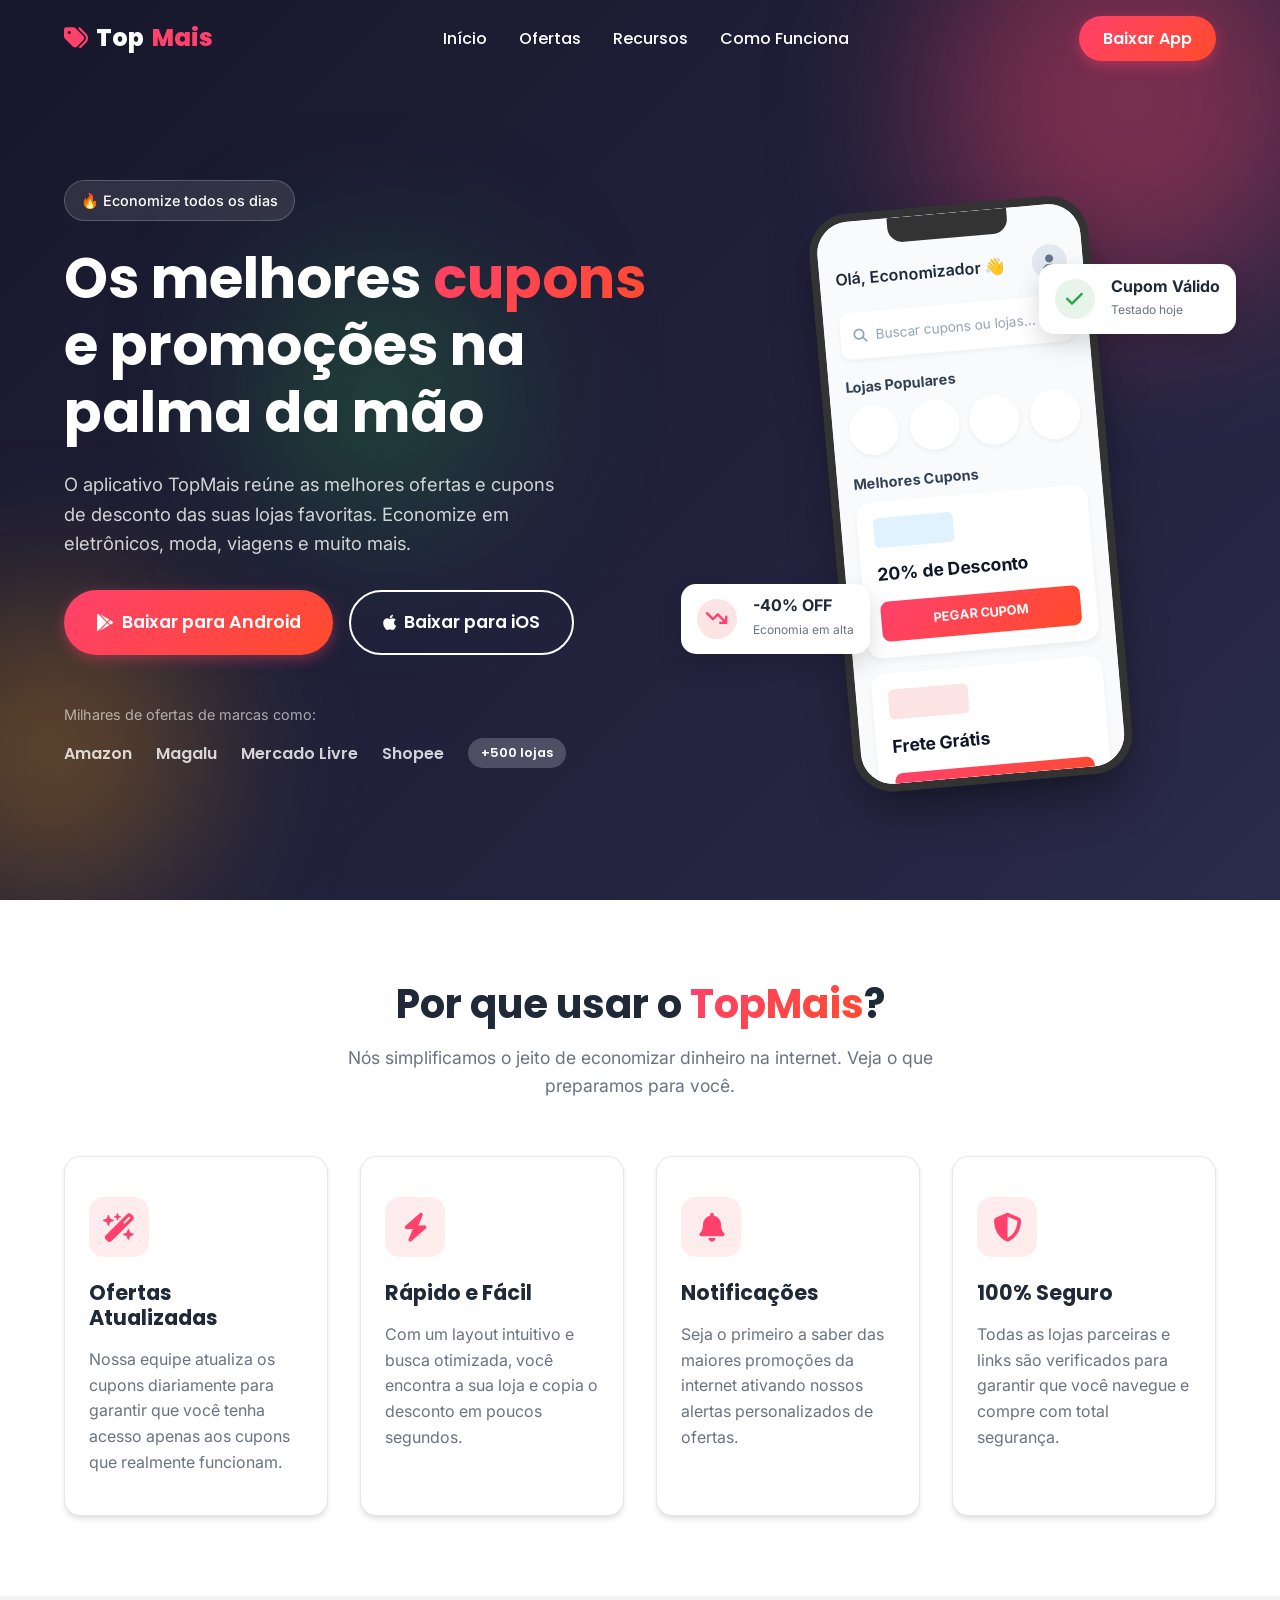
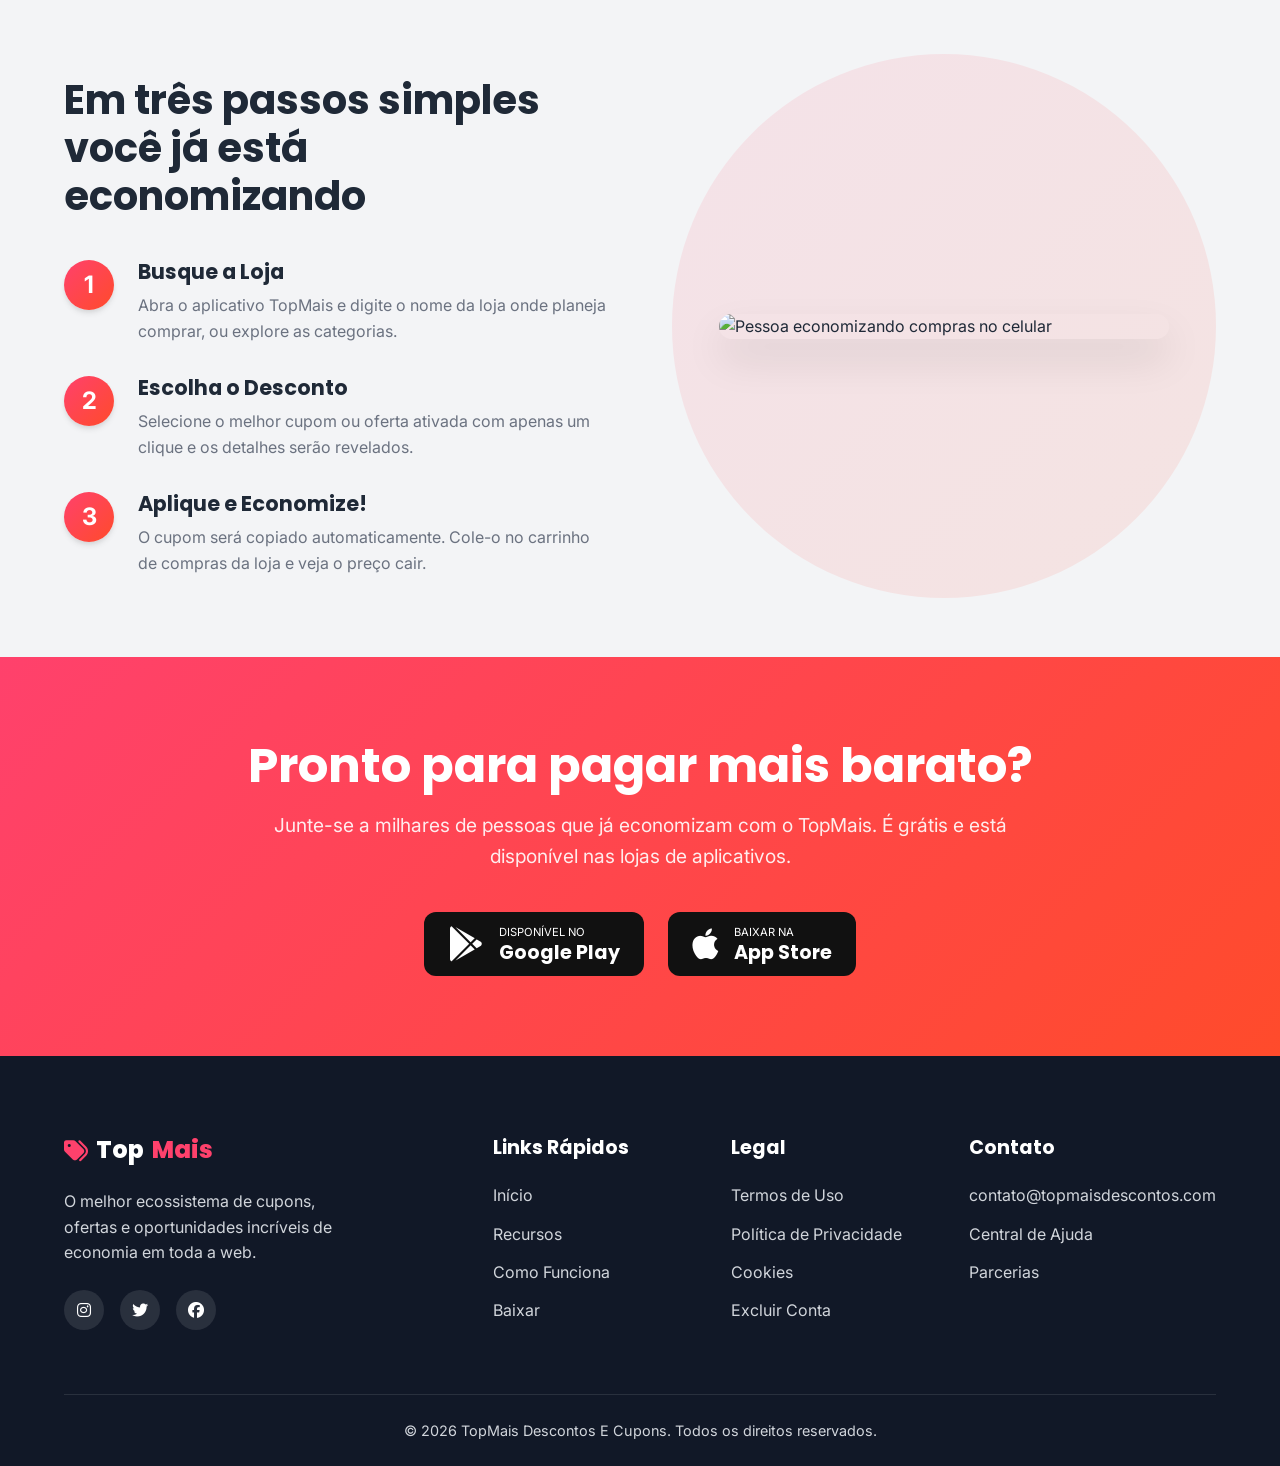
==== commit 159a053b: "Add files via upload" ====
--- a/index.html
+++ b/index.html
@@ -278,6 +278,7 @@
                         <li><a href="termos.html">Termos de Uso</a></li>
                         <li><a href="privacidade.html">Política de Privacidade</a></li>
                         <li><a href="privacidade.html">Cookies</a></li>
+                        <li><a href="delete-account.html">Excluir Conta</a></li>
                     </ul>
                 </div>
                 <div class="footer-col">
